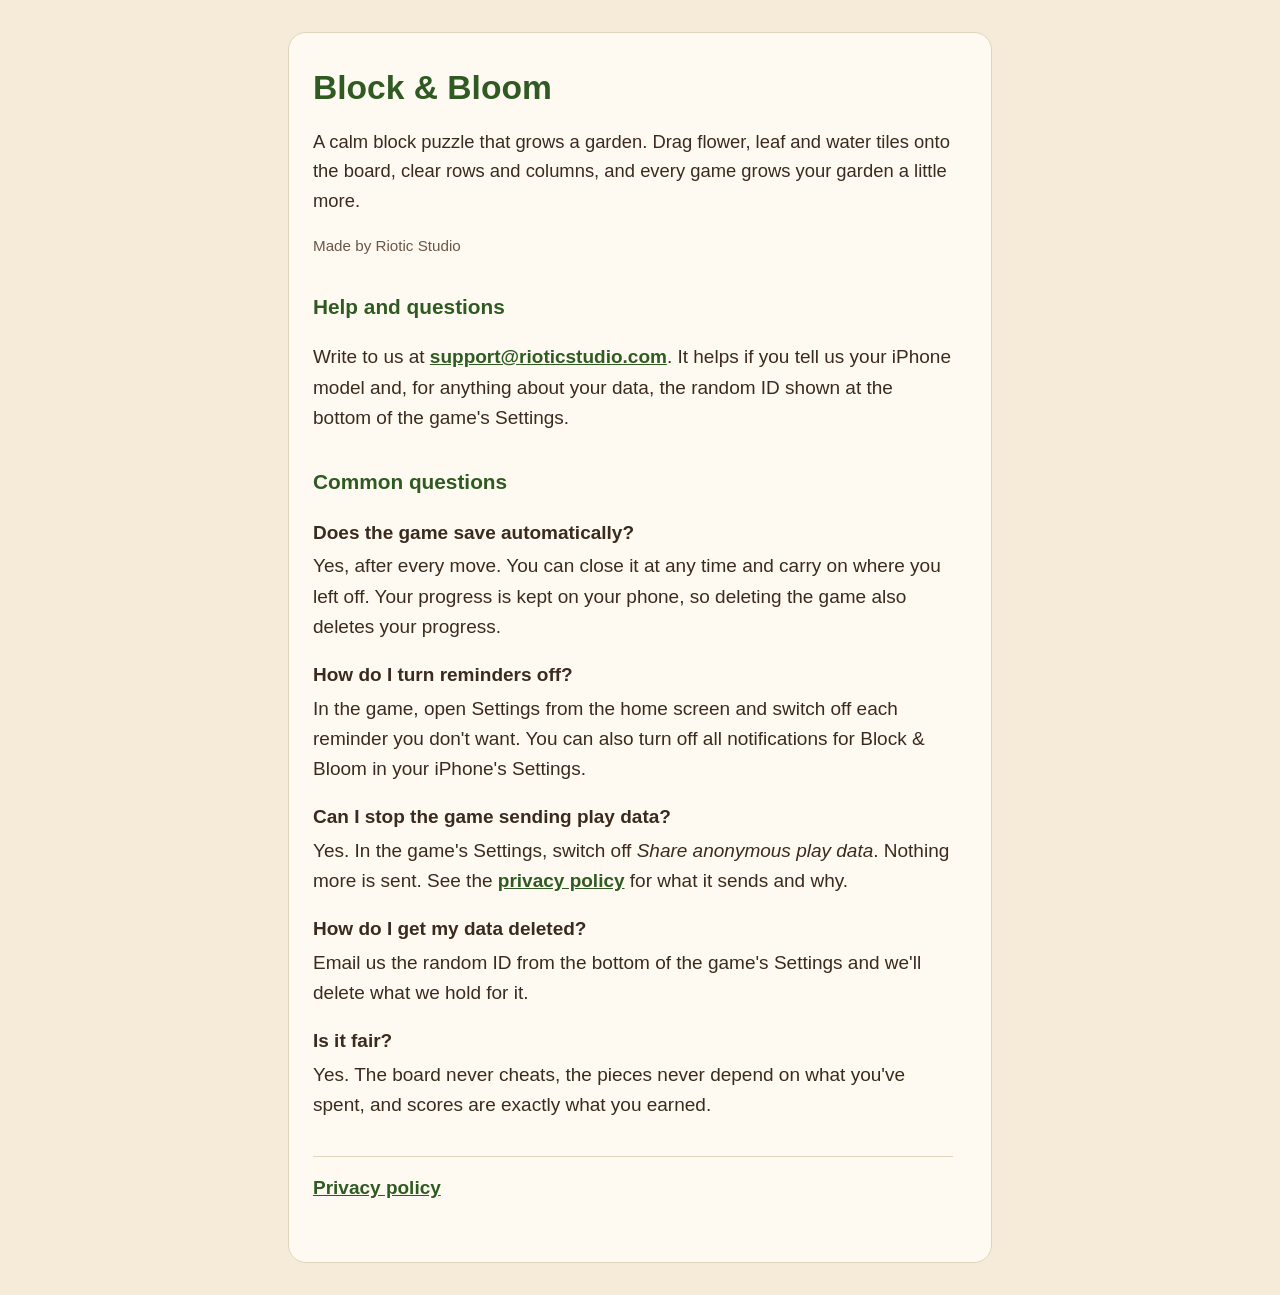
==== index.html @ 72477a63 "Block & Bloom help page and privacy policy" ====
<!doctype html>
<html lang="en">
<head>
<meta charset="utf-8">
<meta name="viewport" content="width=device-width, initial-scale=1">
<title>Block &amp; Bloom · Help</title>
<link rel="stylesheet" href="style.css">
</head>
<body>
<main>
<h1>Block &amp; Bloom</h1>
<p class="lead">A calm block puzzle that grows a garden. Drag flower, leaf and water tiles onto the board, clear rows and
columns, and every game grows your garden a little more.</p>
<p class="date">Made by Riotic Studio</p>

<h2>Help and questions</h2>
<p>Write to us at <a href="mailto:support@rioticstudio.com">support@rioticstudio.com</a>. It helps if you tell us your
iPhone model and, for anything about your data, the random ID shown at the bottom of the game's Settings.</p>

<h2>Common questions</h2>
<dl>
<dt>Does the game save automatically?</dt>
<dd>Yes, after every move. You can close it at any time and carry on where you left off. Your progress is kept on your
phone, so deleting the game also deletes your progress.</dd>
<dt>How do I turn reminders off?</dt>
<dd>In the game, open Settings from the home screen and switch off each reminder you don't want. You can also turn off all
notifications for Block &amp; Bloom in your iPhone's Settings.</dd>
<dt>Can I stop the game sending play data?</dt>
<dd>Yes. In the game's Settings, switch off <em>Share anonymous play data</em>. Nothing more is sent. See the
<a href="privacy.html">privacy policy</a> for what it sends and why.</dd>
<dt>How do I get my data deleted?</dt>
<dd>Email us the random ID from the bottom of the game's Settings and we'll delete what we hold for it.</dd>
<dt>Is it fair?</dt>
<dd>Yes. The board never cheats, the pieces never depend on what you've spent, and scores are exactly what you earned.</dd>
</dl>

<p class="links"><a href="privacy.html">Privacy policy</a></p>
</main>
</body>
</html>
---- style.css ----
/* Block & Bloom's help and privacy pages: the game's cream, wood and leaf green, in large, high-contrast text. */
:root {
  --paper: #f6ebd9;
  --card: #fffaf1;
  --ink: #3b2a1e;
  --soft: #6b5646;
  --green: #2f5b23;
  --rule: #e2d3bd;
}

* { box-sizing: border-box; }

body {
  margin: 0;
  background: var(--paper);
  color: var(--ink);
  font: 19px/1.6 -apple-system, BlinkMacSystemFont, "Segoe UI", Helvetica, Arial, sans-serif;
}

main {
  max-width: 44rem;
  margin: 2rem auto;
  padding: 2rem 1.5rem 2.5rem;
  background: var(--card);
  border: 1px solid var(--rule);
  border-radius: 18px;
}

@media (max-width: 48rem) {
  main { margin: 0; border-radius: 0; border-width: 0; padding: 1.5rem 16px 2rem; }
}

h1 { color: var(--green); font-size: 2.1rem; line-height: 1.2; margin: 0.2rem 0 0.4rem; }
h2 { color: var(--green); font-size: 1.3rem; margin: 2rem 0 0.4rem; }
p, li, dd { max-width: 40rem; }
ul { padding-left: 1.3rem; }
li { margin: 0.35rem 0; }
dt { font-weight: 700; margin-top: 1.1rem; }
dd { margin: 0.2rem 0 0; }
a { color: var(--green); font-weight: 600; }
.lead { font-size: 1.15rem; }
.date, .crumb { color: var(--soft); font-size: 0.95rem; }
.crumb a { font-weight: 400; }
.short { background: #eef5e6; border-radius: 12px; padding: 0.2rem 1.2rem 0.6rem; margin-top: 1.4rem; }
.short h2 { margin-top: 1rem; }
.links { margin-top: 2.2rem; border-top: 1px solid var(--rule); padding-top: 1rem; }
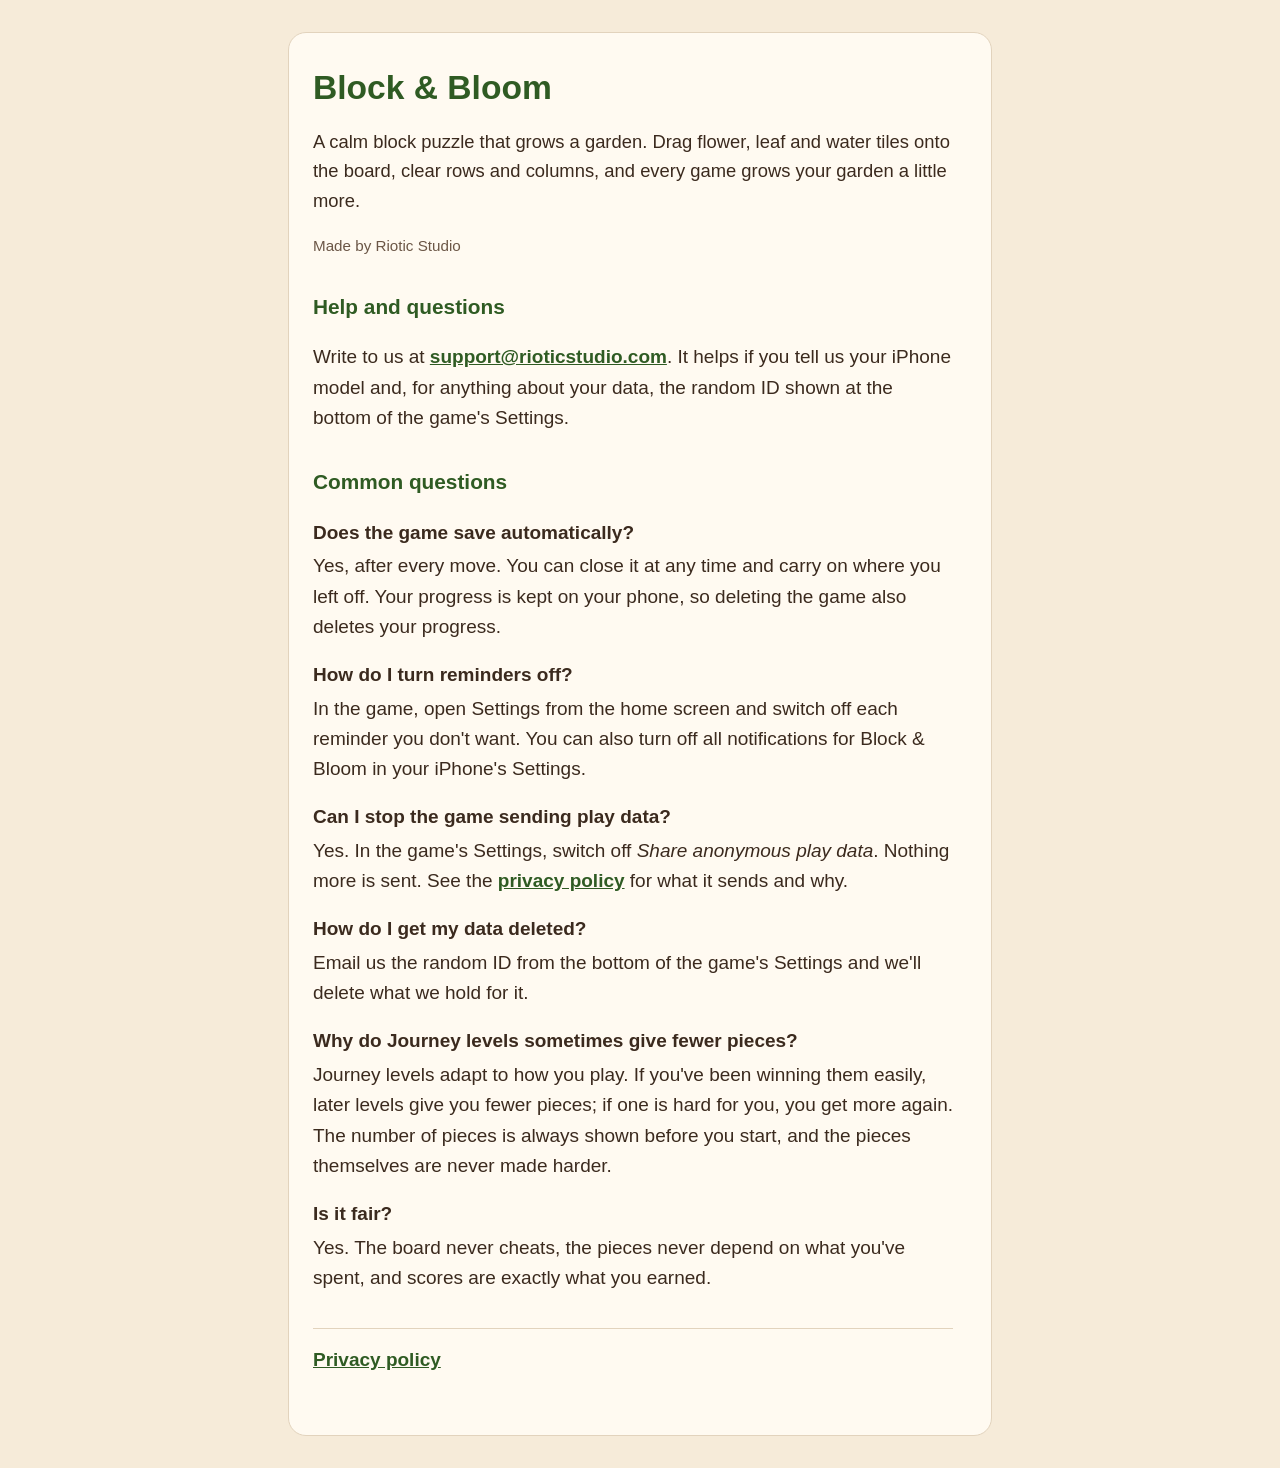
==== commit 1b2c64dd: "Help: Journey levels adapt to how you play" ====
--- a/index.html
+++ b/index.html
@@ -30,6 +30,10 @@
 <a href="privacy.html">privacy policy</a> for what it sends and why.</dd>
 <dt>How do I get my data deleted?</dt>
 <dd>Email us the random ID from the bottom of the game's Settings and we'll delete what we hold for it.</dd>
+<dt>Why do Journey levels sometimes give fewer pieces?</dt>
+<dd>Journey levels adapt to how you play. If you've been winning them easily, later levels give you fewer pieces; if one
+is hard for you, you get more again. The number of pieces is always shown before you start, and the pieces themselves are
+never made harder.</dd>
 <dt>Is it fair?</dt>
 <dd>Yes. The board never cheats, the pieces never depend on what you've spent, and scores are exactly what you earned.</dd>
 </dl>
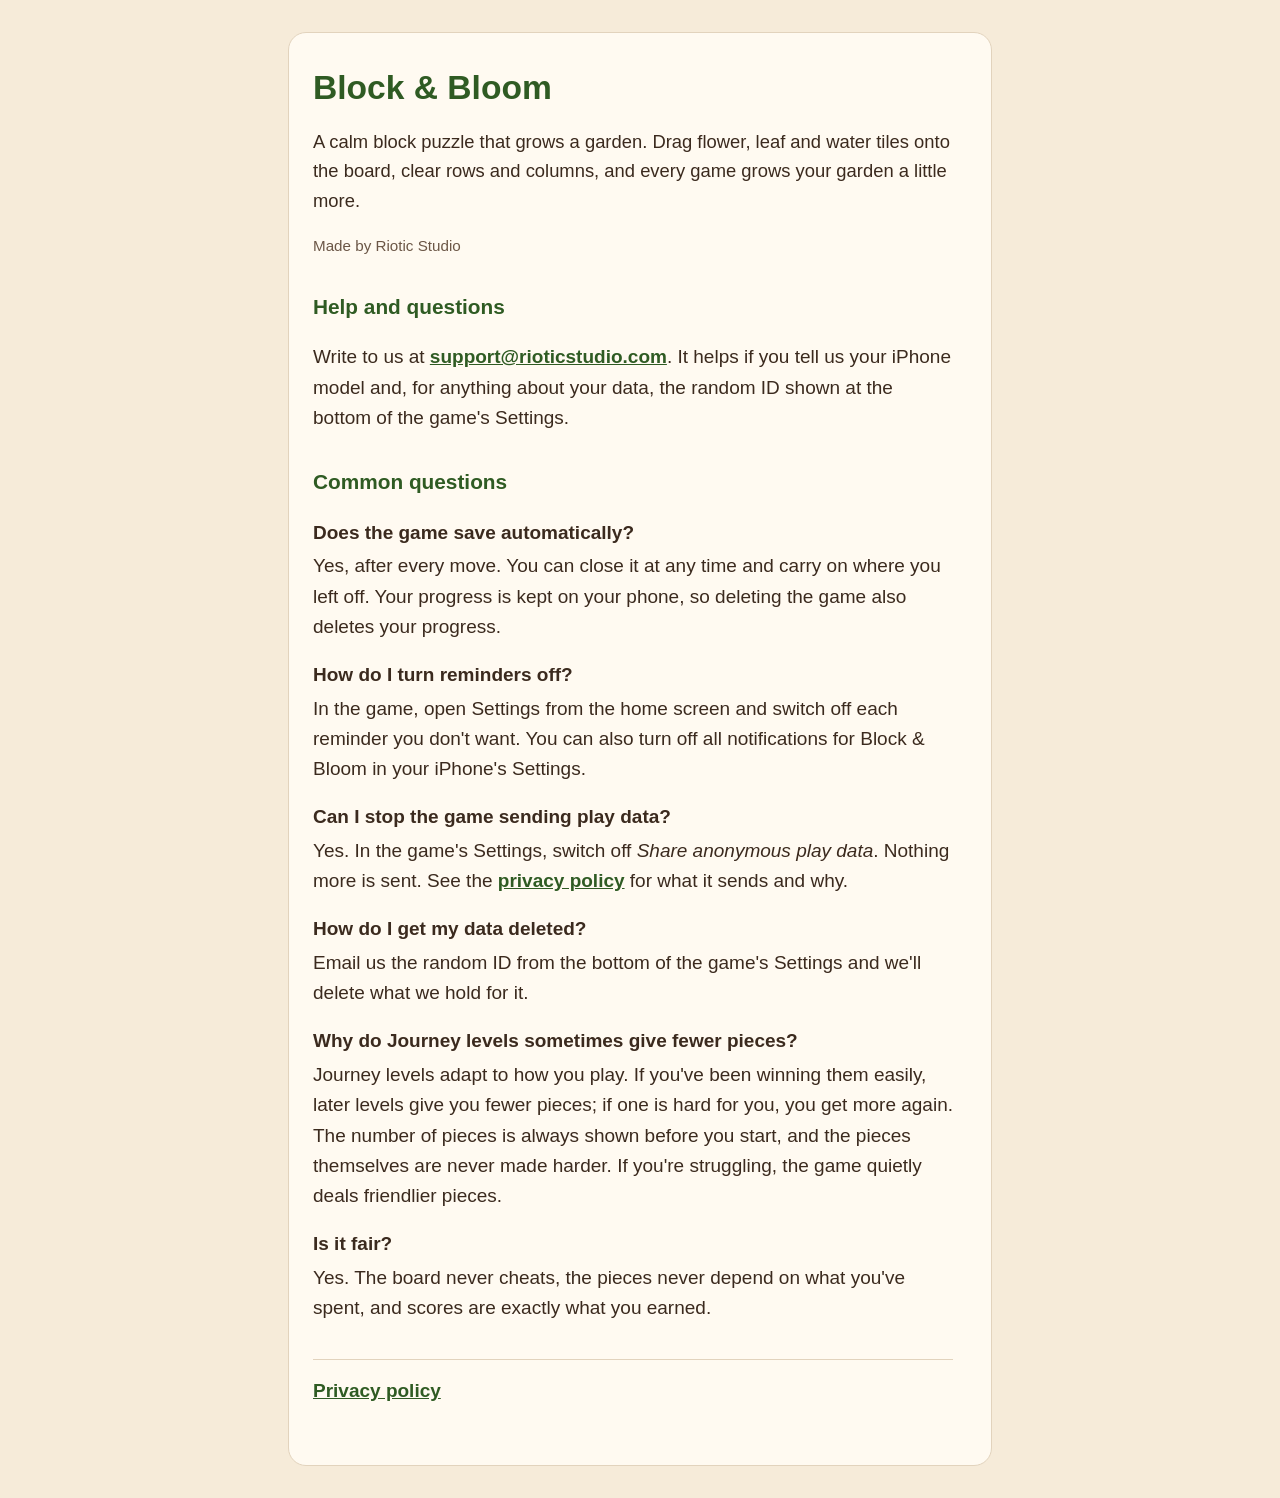
==== commit 33d13742: "Help: friendlier pieces when you're struggling" ====
--- a/index.html
+++ b/index.html
@@ -33,7 +33,7 @@
 <dt>Why do Journey levels sometimes give fewer pieces?</dt>
 <dd>Journey levels adapt to how you play. If you've been winning them easily, later levels give you fewer pieces; if one
 is hard for you, you get more again. The number of pieces is always shown before you start, and the pieces themselves are
-never made harder.</dd>
+never made harder. If you're struggling, the game quietly deals friendlier pieces.</dd>
 <dt>Is it fair?</dt>
 <dd>Yes. The board never cheats, the pieces never depend on what you've spent, and scores are exactly what you earned.</dd>
 </dl>
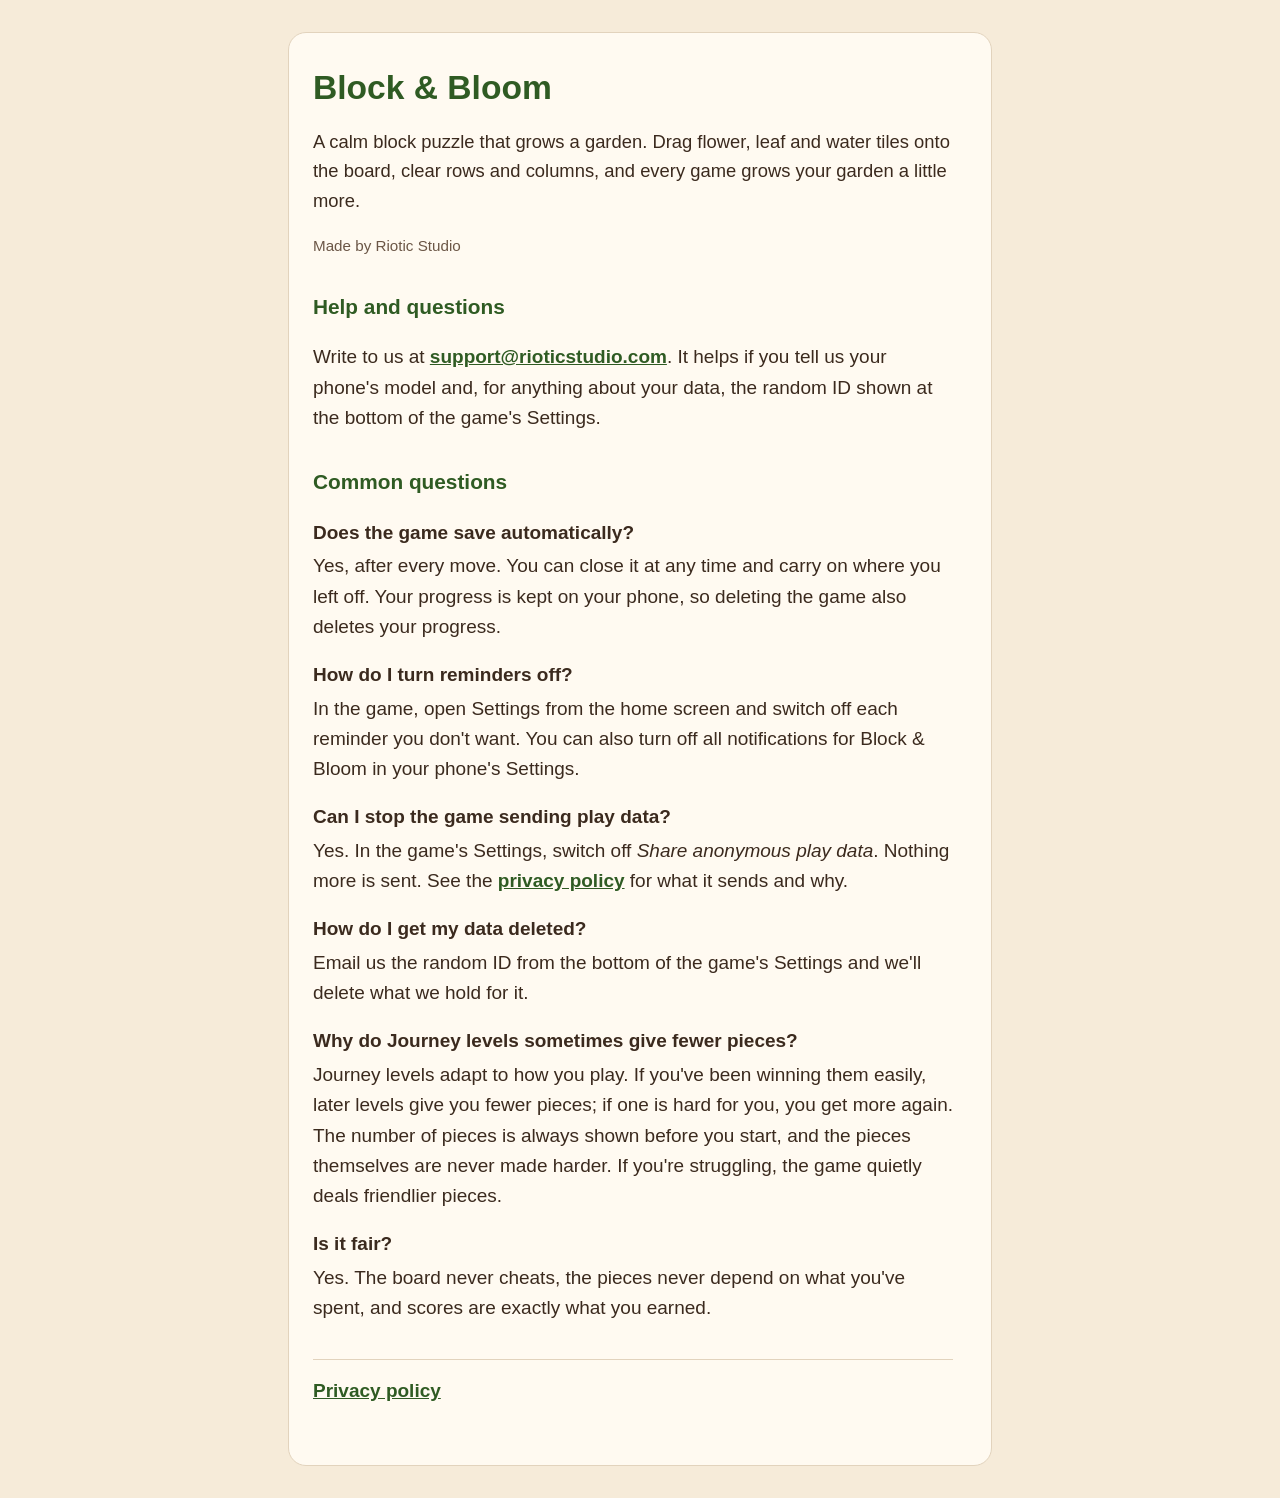
==== commit 78879831: "Privacy policy and help: Android wording (system version, the phone's Settings, no adverts or purcha" ====
--- a/index.html
+++ b/index.html
@@ -15,7 +15,7 @@
 
 <h2>Help and questions</h2>
 <p>Write to us at <a href="mailto:support@rioticstudio.com">support@rioticstudio.com</a>. It helps if you tell us your
-iPhone model and, for anything about your data, the random ID shown at the bottom of the game's Settings.</p>
+phone's model and, for anything about your data, the random ID shown at the bottom of the game's Settings.</p>
 
 <h2>Common questions</h2>
 <dl>
@@ -24,7 +24,7 @@
 phone, so deleting the game also deletes your progress.</dd>
 <dt>How do I turn reminders off?</dt>
 <dd>In the game, open Settings from the home screen and switch off each reminder you don't want. You can also turn off all
-notifications for Block &amp; Bloom in your iPhone's Settings.</dd>
+notifications for Block &amp; Bloom in your phone's Settings.</dd>
 <dt>Can I stop the game sending play data?</dt>
 <dd>Yes. In the game's Settings, switch off <em>Share anonymous play data</em>. Nothing more is sent. See the
 <a href="privacy.html">privacy policy</a> for what it sends and why.</dd>
